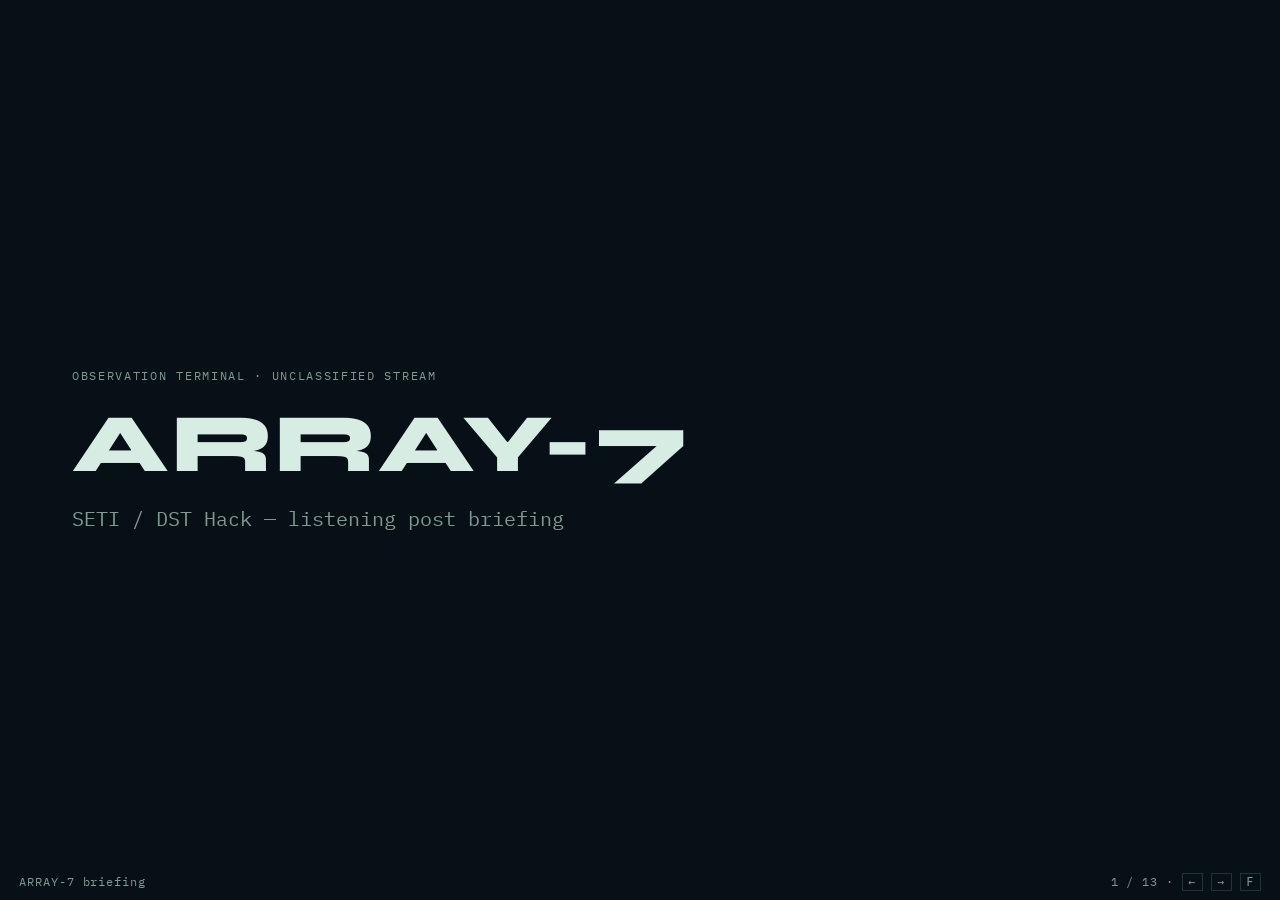
==== website/briefing.html @ dc5d670e "Revise documentation across multiple files to clarify the educational hack structure and decision-ma" ====
<!DOCTYPE html>
<html lang="ru">
<head>
  <meta charset="UTF-8" />
  <meta name="viewport" content="width=device-width, initial-scale=1" />
  <title>ARRAY-7 — briefing</title>
  <link rel="preconnect" href="https://fonts.googleapis.com" />
  <link rel="preconnect" href="https://fonts.gstatic.com" crossorigin />
  <link href="https://fonts.googleapis.com/css2?family=IBM+Plex+Mono:wght@400;500;600&family=Syne:wght@700;800&display=swap" rel="stylesheet" />
  <style>
    :root { --bg:#071016; --ink:#d7ece3; --muted:#7f9a92; --accent:#3dffa8; --warn:#e8b84a; --line:rgba(120,180,160,.22); }
    * { box-sizing: border-box; }
    html, body { margin: 0; height: 100%; background: var(--bg); color: var(--ink); font-family: "IBM Plex Mono", ui-monospace, monospace; }
    .deck { height: 100%; }
    .slide { display: none; height: 100%; padding: clamp(1.5rem, 5vh, 3.5rem) clamp(1.5rem, 6vw, 4.5rem); flex-direction: column; justify-content: center; gap: 1rem; }
    .slide.on { display: flex; }
    .eyebrow { margin: 0; color: var(--muted); letter-spacing: .14em; text-transform: uppercase; font-size: .75rem; }
    h1, h2 { font-family: Syne, sans-serif; font-weight: 800; margin: 0; letter-spacing: .02em; line-height: 1.05; }
    h1 { font-size: clamp(2.4rem, 8vw, 5.2rem); }
    h2 { font-size: clamp(1.6rem, 4.5vw, 2.8rem); }
    p, li { font-size: clamp(.95rem, 2vw, 1.25rem); line-height: 1.45; max-width: 42rem; }
    p { margin: 0; color: var(--ink); }
    .muted { color: var(--muted); }
    .accent { color: var(--accent); }
    .warn { color: var(--warn); }
    ul { margin: 0; padding-left: 1.2rem; }
    li { margin: .35rem 0; }
    code { color: var(--accent); }
    .grid { display: grid; grid-template-columns: 1fr 1fr; gap: 1.25rem 2rem; max-width: 52rem; }
    .card { border: 1px solid var(--line); padding: 1rem 1.1rem; }
    .card h3 { margin: 0 0 .4rem; font-size: .72rem; letter-spacing: .12em; text-transform: uppercase; color: var(--muted); font-weight: 500; }
    .bar { position: fixed; left: 0; right: 0; bottom: 0; display: flex; justify-content: space-between; padding: .7rem 1.2rem; color: var(--muted); font-size: .72rem; letter-spacing: .08em; }
    kbd { border: 1px solid var(--line); padding: .05rem .35rem; }
    @media (max-width: 720px) { .grid { grid-template-columns: 1fr; } }
  </style>
</head>
<body>
  <main class="deck" id="deck">
    <section class="slide on">
      <p class="eyebrow">Observation terminal · unclassified stream</p>
      <h1>ARRAY-7</h1>
      <p class="muted">SETI / DST Hack — listening post briefing</p>
    </section>

    <section class="slide">
      <p class="eyebrow">Mission</p>
      <h2>Сигнал или шум?</h2>
      <p>Команда A смотрит спектр. Команда B — структуру. DST сливает числа. Решают сами команды.</p>
      <p class="muted">Это основное. Легкий слой. Его сдают всегда.</p>
    </section>

    <section class="slide">
      <p class="eyebrow">Track 2</p>
      <h2>Зашифрованный текст</h2>
      <p>В потоке может быть закодированный фрагмент.</p>
      <p>Найти и прочитать — бонус, не замена baseline.</p>
      <p class="muted">Где лежит и как закодировано — часть задачи. Подсказок нет.</p>
    </section>

    <section class="slide">
      <p class="eyebrow">Station</p>
      <h2>Данные отдаёт ARRAY-7</h2>
      <p>Сайт показывает waveform, играет звук и отдаёт <code>.npy</code>. Он ничего не классифицирует.</p>
      <p>Анализ — только у вас, в <code>participant/</code>.</p>
      <p class="muted">https://logmaks.github.io/seti-hack-public/</p>
    </section>

    <section class="slide">
      <p class="eyebrow">Two desks</p>
      <h2>Две команды — два вопроса</h2>
      <div class="grid">
        <div class="card">
          <h3>Team A · spectral</h3>
          <p>Есть ли физически выделяемый сигнал?</p>
          <p class="muted">SNR / FFT peak / band energy</p>
        </div>
        <div class="card">
          <h3>Team B · structure</h3>
          <p>Есть ли неслучайная структура?</p>
          <p class="muted">autocorr / entropy / periodicity</p>
        </div>
      </div>
    </section>

    <section class="slide">
      <p class="eyebrow">Frame</p>
      <h2>Θ = {signal, noise}</h2>
      <p>Третьей гипотезы нет.</p>
      <p><code>unknown</code> в BPA — это <span class="accent">m(Θ)</span>, масса незнания. Не класс «неизвестно».</p>
    </section>

    <section class="slide">
      <p class="eyebrow">Evidence</p>
      <h2>Каждый детектор → BPA</h2>
      <p><code>{"signal": 0.60, "noise": 0.15, "unknown": 0.25}</code></p>
      <p>Сумма = 1. Низкая уверенность → больше массы на Θ, а не «натянуть 0.99».</p>
    </section>

    <section class="slide">
      <p class="eyebrow">DST</p>
      <h2>Bel · Pl · K</h2>
      <ul>
        <li><span class="accent">Bel</span> — сколько массы уже на гипотезе</li>
        <li><span class="accent">Pl</span> — сколько ещё ей не противоречит</li>
        <li><span class="accent">K</span> — конфликт до нормировки Демпстера</li>
      </ul>
      <p class="muted">Правило — классический Dempster. Если K → 1, комбинация отказана — спор команд, не внешний эксперт.</p>
    </section>

    <section class="slide">
      <p class="eyebrow">Example 1 · agree</p>
      <h2>DST усиливает согласие</h2>
      <p>A <code>0.60 / 0.10 / 0.30</code> · B <code>0.50 / 0.10 / 0.40</code></p>
      <p>mean → <code>0.55 / 0.10 / 0.35</code></p>
      <p>DST, K=0.11 → <span class="accent">0.78 / 0.09 / 0.13</span></p>
      <p class="muted">Unknown падает. Mean так не делает.</p>
    </section>

    <section class="slide">
      <p class="eyebrow">Example 2 · conflict</p>
      <h2>Mean спокоен. DST нет.</h2>
      <p>A <code>0.70 / 0.10 / 0.20</code> · B <code>0.10 / 0.70 / 0.20</code></p>
      <p>majority / mean → ничья <code>0.40 / 0.40 / 0.20</code></p>
      <p>DST, K=0.50 → <span class="warn">HUMAN_REVIEW</span> — вердикт пишут команды</p>
      <p class="muted">Это учебный кейс хака. K→1 — комбинация отказана.</p>
    </section>

    <section class="slide">
      <p class="eyebrow">Canon</p>
      <h2>Сначала команды, потом DST</h2>
      <p>Mean BPA внутри A и внутри B (это не DST).</p>
      <p>Канон сдачи: <span class="accent">Dempster на A vs B</span>.</p>
      <p class="muted">Все 6 детекторов сразу — диагностика, не ответ.</p>
    </section>

    <section class="slide">
      <p class="eyebrow">Baselines</p>
      <h2>Три числа на одном наборе</h2>
      <ul>
        <li><span class="accent">majority</span> — голоса hard-label</li>
        <li><span class="accent">mean</span> — среднее BPA</li>
        <li><span class="accent">DST</span> — комбинация Демпстера</li>
      </ul>
      <p>Ищите кейс, где majority спокоен, а DST поднимает K. Такое бывает не на каждом файле.</p>
    </section>

    <section class="slide">
      <p class="eyebrow">Policy</p>
      <h2>Автомат предлагает. Команды решают.</h2>
      <ul>
        <li><code>DECIDE</code> — Bel достаточен, конфликт невысокий</li>
        <li><code class="warn">HUMAN_REVIEW</code> — спор A vs B, высокий K или m(Θ)</li>
        <li><code>OBSERVE_MORE</code> — слабо / ничья, ждать раунд</li>
      </ul>
      <p class="muted">Внешнего судьи нет. Пороги в decision.py можно менять — защитите выбор.</p>
    </section>

    <section class="slide">
      <p class="eyebrow">Hand-in</p>
      <h2>Что сдать по observation</h2>
      <ul>
        <li>BPA или team means</li>
        <li>majority / mean / DST + Bel, Pl, K, m(Θ)</li>
        <li>действие политики и вердикт команд</li>
        <li>3–5 предложений «почему»</li>
      </ul>
      <p class="muted">ИИ разрешён. Текст в потоке — бонус, не замена этой сдачи.</p>
    </section>

    <section class="slide">
      <p class="eyebrow">T+10 min</p>
      <h2>Старт</h2>
      <p><code>cd participant && pip install -r requirements.txt</code></p>
      <p><code>python generator_example.py</code></p>
      <p><code>python main.py data/example_sine.npy</code></p>
      <p class="muted">Потом скачайте раунд со станции. Порядок ID ≠ порядок раундов.</p>
    </section>

    <section class="slide">
      <p class="eyebrow">ARRAY-7</p>
      <h1>The desks<br>decide.</h1>
      <p class="muted">Станция не классифицирует источники. Это соревнование двух команд.</p>
    </section>
  </main>
  <div class="bar">
    <span>ARRAY-7 briefing</span>
    <span><span id="pos">1 / 13</span> · <kbd>←</kbd> <kbd>→</kbd> <kbd>F</kbd></span>
  </div>
  <script>
    const slides = [...document.querySelectorAll(".slide")];
    const pos = document.getElementById("pos");
    let i = 0;
    function show(n) {
      i = Math.max(0, Math.min(slides.length - 1, n));
      slides.forEach((s, k) => s.classList.toggle("on", k === i));
      pos.textContent = i + 1 + " / " + slides.length;
    }
    document.addEventListener("keydown", (e) => {
      if (["ArrowRight", "PageDown", " ", "Enter"].includes(e.key)) { e.preventDefault(); show(i + 1); }
      if (["ArrowLeft", "PageUp", "Backspace"].includes(e.key)) { e.preventDefault(); show(i - 1); }
      if (e.key === "Home") show(0);
      if (e.key === "End") show(slides.length - 1);
      if (e.key === "f" || e.key === "F") document.documentElement.requestFullscreen?.();
    });
    document.getElementById("deck").addEventListener("click", (e) => {
      show(e.clientX > innerWidth / 2 ? i + 1 : i - 1);
    });
  </script>
</body>
</html>
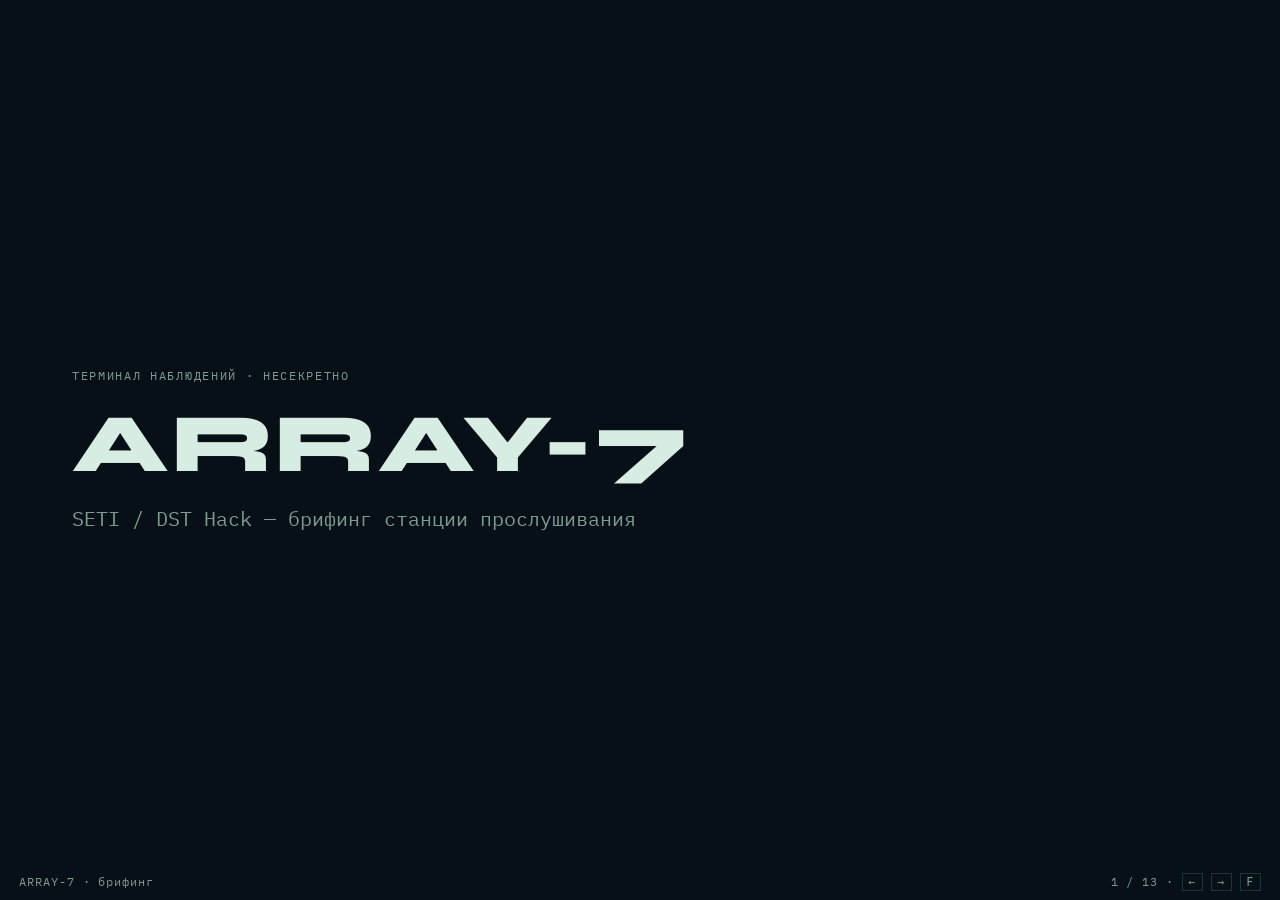
==== commit d3e2c20b: "Translate hall briefing captions and labels to Russian. Co-authored-by: Cursor <cursoragent@cursor.c" ====
--- a/website/briefing.html
+++ b/website/briefing.html
@@ -3,7 +3,7 @@
 <head>
   <meta charset="UTF-8" />
   <meta name="viewport" content="width=device-width, initial-scale=1" />
-  <title>ARRAY-7 — briefing</title>
+  <title>ARRAY-7 — брифинг</title>
   <link rel="preconnect" href="https://fonts.googleapis.com" />
   <link rel="preconnect" href="https://fonts.gstatic.com" crossorigin />
   <link href="https://fonts.googleapis.com/css2?family=IBM+Plex+Mono:wght@400;500;600&family=Syne:wght@700;800&display=swap" rel="stylesheet" />
@@ -31,144 +31,323 @@
     .card h3 { margin: 0 0 .4rem; font-size: .72rem; letter-spacing: .12em; text-transform: uppercase; color: var(--muted); font-weight: 500; }
     .bar { position: fixed; left: 0; right: 0; bottom: 0; display: flex; justify-content: space-between; padding: .7rem 1.2rem; color: var(--muted); font-size: .72rem; letter-spacing: .08em; }
     kbd { border: 1px solid var(--line); padding: .05rem .35rem; }
-    @media (max-width: 720px) { .grid { grid-template-columns: 1fr; } }
+    .viz { display: flex; flex-direction: column; gap: 1rem; max-width: 52rem; width: 100%; }
+    .mass-row { display: grid; grid-template-columns: 5.5rem 1fr 4.5rem; gap: .75rem; align-items: center; }
+    .mass-row.tight { grid-template-columns: 7.8rem 1fr 4.2rem; gap: .45rem; }
+    .mass-row.tight .tag { font-size: .68rem; }
+    .viz.compact .stack { height: 1.15rem; }
+    .viz.compact { gap: .45rem; }
+    .fuse-line { margin-top: .35rem; padding-top: .55rem; border-top: 1px solid var(--line); }
+    .mass-row .tag { color: var(--muted); font-size: .78rem; letter-spacing: .06em; text-transform: uppercase; }
+    .mass-row .num { color: var(--muted); font-size: .78rem; text-align: right; }
+    .stack { display: flex; height: 1.55rem; width: 100%; border: 1px solid var(--line); overflow: hidden; }
+    .stack i { display: block; height: 100%; }
+    .s { background: #3dffa8; }
+    .n { background: #7f9a92; }
+    .u { background: #e8b84a; }
+    .legend { display: flex; flex-wrap: wrap; gap: .8rem 1.2rem; font-size: .78rem; color: var(--muted); }
+    .legend span::before { content: ""; display: inline-block; width: .7rem; height: .7rem; margin-right: .35rem; vertical-align: -0.05rem; }
+    .legend .ls::before { background: #3dffa8; }
+    .legend .ln::before { background: #7f9a92; }
+    .legend .lu::before { background: #e8b84a; }
+    .belpl { display: grid; grid-template-columns: 1fr 1fr; gap: 1rem; max-width: 48rem; }
+    .belpl .card { min-height: 7.5rem; }
+    .range { position: relative; height: 1.35rem; margin-top: .85rem; border: 1px solid var(--line); background: rgba(127,154,146,.15); }
+    .range .bel { position: absolute; left: 0; top: 0; bottom: 0; background: #3dffa8; }
+    .range .pl-gap { position: absolute; top: 0; bottom: 0; background: #e8b84a; opacity: .85; }
+    .range-cap { display: flex; justify-content: space-between; margin-top: .35rem; font-size: .72rem; color: var(--muted); }
+    .k-meter { max-width: 28rem; }
+    .k-meter .track { height: 1.1rem; border: 1px solid var(--line); background: rgba(127,154,146,.12); position: relative; }
+    .k-meter .fill { height: 100%; background: #e8b84a; }
+    .k-meter .labels { display: flex; justify-content: space-between; font-size: .72rem; color: var(--muted); margin-top: .3rem; }
+    .flow { display: flex; flex-wrap: wrap; align-items: center; gap: .55rem; max-width: 52rem; }
+    .flow .box { border: 1px solid var(--line); padding: .7rem .9rem; font-size: clamp(.85rem, 1.6vw, 1.05rem); }
+    .flow .arrow { color: var(--accent); font-size: 1.2rem; }
+    @media (max-width: 720px) { .grid, .belpl { grid-template-columns: 1fr; } .mass-row { grid-template-columns: 4.2rem 1fr; } .mass-row .num { display: none; } }
   </style>
 </head>
 <body>
   <main class="deck" id="deck">
     <section class="slide on">
-      <p class="eyebrow">Observation terminal · unclassified stream</p>
+      <p class="eyebrow">Терминал наблюдений · несекретно</p>
       <h1>ARRAY-7</h1>
-      <p class="muted">SETI / DST Hack — listening post briefing</p>
-    </section>
-
-    <section class="slide">
-      <p class="eyebrow">Mission</p>
+      <p class="muted">SETI / DST Hack — брифинг станции прослушивания</p>
+    </section>
+
+    <section class="slide">
+      <p class="eyebrow">Миссия</p>
       <h2>Сигнал или шум?</h2>
-      <p>Команда A смотрит спектр. Команда B — структуру. DST сливает числа. Решают сами команды.</p>
-      <p class="muted">Это основное. Легкий слой. Его сдают всегда.</p>
-    </section>
-
-    <section class="slide">
-      <p class="eyebrow">Track 2</p>
+      <p>Шесть детекторов снимают свидетельства. DST сливает числа. Решает сама команда.</p>
+      <p class="muted">Это основное. Лёгкий слой. Его сдают всегда.</p>
+    </section>
+
+    <section class="slide">
+      <p class="eyebrow">Дорожка 2</p>
       <h2>Зашифрованный текст</h2>
       <p>В потоке может быть закодированный фрагмент.</p>
-      <p>Найти и прочитать — бонус, не замена baseline.</p>
+      <p>Сначала сдайте природу: <span class="accent">сигнал</span> или <span class="accent">шум</span>. Потом можно копать <span class="accent">глубже метки</span> — структура, несущая, биты.</p>
+      <p>Найти и прочитать — бонус, не замена основной сдачи.</p>
       <p class="muted">Где лежит и как закодировано — часть задачи. Подсказок нет.</p>
     </section>
 
     <section class="slide">
-      <p class="eyebrow">Station</p>
+      <p class="eyebrow">Станция</p>
       <h2>Данные отдаёт ARRAY-7</h2>
-      <p>Сайт показывает waveform, играет звук и отдаёт <code>.npy</code>. Он ничего не классифицирует.</p>
+      <p>Сайт показывает осциллограмму, играет звук и отдаёт <code>.npy</code>. Он ничего не классифицирует.</p>
       <p>Анализ — только у вас, в <code>participant/</code>.</p>
       <p class="muted">https://logmaks.github.io/seti-hack-public/</p>
     </section>
 
     <section class="slide">
-      <p class="eyebrow">Two desks</p>
-      <h2>Две команды — два вопроса</h2>
+      <p class="eyebrow">Шесть источников</p>
+      <h2>Одна команда — шесть детекторов</h2>
       <div class="grid">
         <div class="card">
-          <h3>Team A · spectral</h3>
+          <h3>Спектр / энергия</h3>
           <p>Есть ли физически выделяемый сигнал?</p>
-          <p class="muted">SNR / FFT peak / band energy</p>
+          <p class="muted">snr · fft_peak · band_energy</p>
         </div>
         <div class="card">
-          <h3>Team B · structure</h3>
+          <h3>Структура</h3>
           <p>Есть ли неслучайная структура?</p>
-          <p class="muted">autocorr / entropy / periodicity</p>
-        </div>
-      </div>
-    </section>
-
-    <section class="slide">
-      <p class="eyebrow">Frame</p>
-      <h2>Θ = {signal, noise}</h2>
+          <p class="muted">autocorr · entropy · periodicity</p>
+        </div>
+      </div>
+      <p class="muted">Шесть независимых BPA → большинство · среднее · DST.</p>
+    </section>
+
+    <section class="slide">
+      <p class="eyebrow">Пример · 6 источников</p>
+      <h2>Так выглядит один прогон</h2>
+      <div class="viz compact">
+        <div class="mass-row tight">
+          <span class="tag">ОСШ</span>
+          <div class="stack"><i class="s" style="width:100%"></i></div>
+          <span class="num">сигнал</span>
+        </div>
+        <div class="mass-row tight">
+          <span class="tag">спектр.пик</span>
+          <div class="stack"><i class="s" style="width:51%"></i><i class="n" style="width:35%"></i><i class="u" style="width:14%"></i></div>
+          <span class="num">смесь</span>
+        </div>
+        <div class="mass-row tight">
+          <span class="tag">энергия</span>
+          <div class="stack"><i class="s" style="width:100%"></i></div>
+          <span class="num">сигнал</span>
+        </div>
+        <div class="mass-row tight">
+          <span class="tag">автокорр.</span>
+          <div class="stack"><i class="s" style="width:43%"></i><i class="n" style="width:44%"></i><i class="u" style="width:13%"></i></div>
+          <span class="num">смесь</span>
+        </div>
+        <div class="mass-row tight">
+          <span class="tag">энтропия</span>
+          <div class="stack"><i class="s" style="width:2%"></i><i class="n" style="width:9%"></i><i class="u" style="width:89%"></i></div>
+          <span class="num">Θ</span>
+        </div>
+        <div class="mass-row tight">
+          <span class="tag">период.</span>
+          <div class="stack"><i class="s" style="width:81%"></i><i class="n" style="width:19%"></i></div>
+          <span class="num">сигнал</span>
+        </div>
+        <div class="fuse-line">
+          <div class="mass-row tight">
+            <span class="tag">большинство</span>
+            <div class="stack"><i class="s" style="width:67%"></i><i class="n" style="width:33%"></i></div>
+            <span class="num">сигнал</span>
+          </div>
+          <div class="mass-row tight">
+            <span class="tag">DST</span>
+            <div class="stack"><i class="s" style="width:100%"></i></div>
+            <span class="num warn">K ↑</span>
+          </div>
+        </div>
+        <div class="legend">
+          <span class="ls">сигнал</span><span class="ln">шум</span><span class="lu">незнание</span>
+          <span>голоса спокойны · DST поднимает конфликт</span>
+        </div>
+      </div>
+      <p class="muted">Учебный эскиз. Ищите такие расхождения в своих прогонах.</p>
+    </section>
+
+    <section class="slide">
+      <p class="eyebrow">Рамка</p>
+      <h2>Θ = {сигнал, шум}</h2>
       <p>Третьей гипотезы нет.</p>
       <p><code>unknown</code> в BPA — это <span class="accent">m(Θ)</span>, масса незнания. Не класс «неизвестно».</p>
     </section>
 
     <section class="slide">
-      <p class="eyebrow">Evidence</p>
+      <p class="eyebrow">Свидетельства</p>
       <h2>Каждый детектор → BPA</h2>
-      <p><code>{"signal": 0.60, "noise": 0.15, "unknown": 0.25}</code></p>
-      <p>Сумма = 1. Низкая уверенность → больше массы на Θ, а не «натянуть 0.99».</p>
+      <div class="viz">
+        <div class="mass-row">
+          <span class="tag">пример</span>
+          <div class="stack" title="сигнал 0.60 · шум 0.15 · незнание 0.25" aria-hidden="true">
+            <i class="s" style="width:60%"></i>
+            <i class="n" style="width:15%"></i>
+            <i class="u" style="width:25%"></i>
+          </div>
+          <span class="num">сумма = 1</span>
+        </div>
+        <div class="legend">
+          <span class="ls">сигнал 0.60</span>
+          <span class="ln">шум 0.15</span>
+          <span class="lu">незнание / m(Θ) 0.25</span>
+        </div>
+      </div>
+      <p class="muted">Низкая уверенность → больше жёлтого (Θ), а не «натянуть 0.99».</p>
     </section>
 
     <section class="slide">
       <p class="eyebrow">DST</p>
       <h2>Bel · Pl · K</h2>
-      <ul>
-        <li><span class="accent">Bel</span> — сколько массы уже на гипотезе</li>
-        <li><span class="accent">Pl</span> — сколько ещё ей не противоречит</li>
-        <li><span class="accent">K</span> — конфликт до нормировки Демпстера</li>
-      </ul>
-      <p class="muted">Правило — классический Dempster. Если K → 1, комбинация отказана — спор команд, не внешний эксперт.</p>
-    </section>
-
-    <section class="slide">
-      <p class="eyebrow">Example 1 · agree</p>
+      <div class="belpl">
+        <div class="card">
+          <h3>Bel(сигнал) = m(сигнал)</h3>
+          <p>Уже отдано гипотезе.</p>
+          <div class="range" aria-hidden="true">
+            <div class="bel" style="width:60%"></div>
+          </div>
+          <div class="range-cap"><span>0</span><span>Bel</span><span>1</span></div>
+        </div>
+        <div class="card">
+          <h3>Pl(сигнал) = m(с) + m(Θ)</h3>
+          <p>Ещё не противоречит.</p>
+          <div class="range" aria-hidden="true">
+            <div class="bel" style="width:60%"></div>
+            <div class="pl-gap" style="left:60%; width:25%"></div>
+          </div>
+          <div class="range-cap"><span>0</span><span>Bel → Pl</span><span>1</span></div>
+        </div>
+      </div>
+      <div class="k-meter" style="margin-top:.5rem">
+        <p style="margin-bottom:.4rem"><span class="warn">K</span> — конфликт до нормировки Демпстера</p>
+        <div class="track"><div class="fill" style="width:50%"></div></div>
+        <div class="labels"><span>0 — согласны</span><span>1 — отказ комбинации</span></div>
+      </div>
+    </section>
+
+    <section class="slide">
+      <p class="eyebrow">Демпстер</p>
+      <h2>Как сливаются массы</h2>
+      <div class="flow">
+        <div class="box">m₁</div>
+        <span class="arrow">×</span>
+        <div class="box">m₂</div>
+        <span class="arrow">→</span>
+        <div class="box">совместимое / (1−K)</div>
+        <span class="arrow">→</span>
+        <div class="box accent">m₁₂</div>
+      </div>
+      <p>Согласие усиливает сигнал или шум. Конфликт растёт в <span class="warn">K</span>.</p>
+      <p class="muted">Если K → 1, комбинация отказана — вердикт пишет команда.</p>
+    </section>
+
+    <section class="slide">
+      <p class="eyebrow">Пример 1 · согласие</p>
       <h2>DST усиливает согласие</h2>
-      <p>A <code>0.60 / 0.10 / 0.30</code> · B <code>0.50 / 0.10 / 0.40</code></p>
-      <p>mean → <code>0.55 / 0.10 / 0.35</code></p>
-      <p>DST, K=0.11 → <span class="accent">0.78 / 0.09 / 0.13</span></p>
-      <p class="muted">Unknown падает. Mean так не делает.</p>
-    </section>
-
-    <section class="slide">
-      <p class="eyebrow">Example 2 · conflict</p>
-      <h2>Mean спокоен. DST нет.</h2>
-      <p>A <code>0.70 / 0.10 / 0.20</code> · B <code>0.10 / 0.70 / 0.20</code></p>
-      <p>majority / mean → ничья <code>0.40 / 0.40 / 0.20</code></p>
-      <p>DST, K=0.50 → <span class="warn">HUMAN_REVIEW</span> — вердикт пишут команды</p>
-      <p class="muted">Это учебный кейс хака. K→1 — комбинация отказана.</p>
-    </section>
-
-    <section class="slide">
-      <p class="eyebrow">Canon</p>
-      <h2>Сначала команды, потом DST</h2>
-      <p>Mean BPA внутри A и внутри B (это не DST).</p>
-      <p>Канон сдачи: <span class="accent">Dempster на A vs B</span>.</p>
-      <p class="muted">Все 6 детекторов сразу — диагностика, не ответ.</p>
-    </section>
-
-    <section class="slide">
-      <p class="eyebrow">Baselines</p>
+      <div class="viz">
+        <div class="mass-row">
+          <span class="tag">m1</span>
+          <div class="stack"><i class="s" style="width:60%"></i><i class="n" style="width:10%"></i><i class="u" style="width:30%"></i></div>
+          <span class="num">0.60/0.10/0.30</span>
+        </div>
+        <div class="mass-row">
+          <span class="tag">m2</span>
+          <div class="stack"><i class="s" style="width:50%"></i><i class="n" style="width:10%"></i><i class="u" style="width:40%"></i></div>
+          <span class="num">0.50/0.10/0.40</span>
+        </div>
+        <div class="mass-row">
+          <span class="tag">среднее</span>
+          <div class="stack"><i class="s" style="width:55%"></i><i class="n" style="width:10%"></i><i class="u" style="width:35%"></i></div>
+          <span class="num">0.55/0.10/0.35</span>
+        </div>
+        <div class="mass-row">
+          <span class="tag">DST</span>
+          <div class="stack"><i class="s" style="width:78%"></i><i class="n" style="width:9%"></i><i class="u" style="width:13%"></i></div>
+          <span class="num accent">0.78/0.09/0.13</span>
+        </div>
+        <div class="legend">
+          <span class="ls">сигнал</span><span class="ln">шум</span><span class="lu">незнание</span>
+          <span>K ≈ 0.11</span>
+        </div>
+      </div>
+      <p class="muted">Незнание падает. Среднее так не делает.</p>
+    </section>
+
+    <section class="slide">
+      <p class="eyebrow">Пример 2 · конфликт</p>
+      <h2>Среднее спокойно. DST — нет.</h2>
+      <div class="viz">
+        <div class="mass-row">
+          <span class="tag">m1</span>
+          <div class="stack"><i class="s" style="width:70%"></i><i class="n" style="width:10%"></i><i class="u" style="width:20%"></i></div>
+          <span class="num">0.70/0.10/0.20</span>
+        </div>
+        <div class="mass-row">
+          <span class="tag">m2</span>
+          <div class="stack"><i class="s" style="width:10%"></i><i class="n" style="width:70%"></i><i class="u" style="width:20%"></i></div>
+          <span class="num">0.10/0.70/0.20</span>
+        </div>
+        <div class="mass-row">
+          <span class="tag">среднее</span>
+          <div class="stack"><i class="s" style="width:40%"></i><i class="n" style="width:40%"></i><i class="u" style="width:20%"></i></div>
+          <span class="num">0.40/0.40/0.20</span>
+        </div>
+        <div class="mass-row">
+          <span class="tag">DST</span>
+          <div class="stack"><i class="s" style="width:46%"></i><i class="n" style="width:46%"></i><i class="u" style="width:8%"></i></div>
+          <span class="num warn">K = 0.50</span>
+        </div>
+      </div>
+      <p><span class="warn">HUMAN_REVIEW</span> — вердикт пишет команда. K→1 — комбинация отказана.</p>
+    </section>
+
+    <section class="slide">
+      <p class="eyebrow">Канон</p>
+      <h2>Шесть BPA, потом DST</h2>
+      <p>Каждый детектор отдаёт свою массу. Среднее — среднее, не DST.</p>
+      <p>Канон сдачи: <span class="accent">Демпстер на всех шести</span>.</p>
+      <p class="muted">Большинство и среднее рядом — чтобы сравнить, не заменить DST.</p>
+    </section>
+
+    <section class="slide">
+      <p class="eyebrow">Базовые линии</p>
       <h2>Три числа на одном наборе</h2>
       <ul>
-        <li><span class="accent">majority</span> — голоса hard-label</li>
+        <li><span class="accent">majority</span> — голоса жёстких меток</li>
         <li><span class="accent">mean</span> — среднее BPA</li>
         <li><span class="accent">DST</span> — комбинация Демпстера</li>
       </ul>
-      <p>Ищите кейс, где majority спокоен, а DST поднимает K. Такое бывает не на каждом файле.</p>
-    </section>
-
-    <section class="slide">
-      <p class="eyebrow">Policy</p>
-      <h2>Автомат предлагает. Команды решают.</h2>
+      <p>Ищите кейс, где большинство спокойно, а DST поднимает K. Такое бывает не на каждом файле.</p>
+    </section>
+
+    <section class="slide">
+      <p class="eyebrow">Политика</p>
+      <h2>Автомат предлагает. Команда решает.</h2>
       <ul>
         <li><code>DECIDE</code> — Bel достаточен, конфликт невысокий</li>
-        <li><code class="warn">HUMAN_REVIEW</code> — спор A vs B, высокий K или m(Θ)</li>
+        <li><code class="warn">HUMAN_REVIEW</code> — высокий K или m(Θ), команда пишет вердикт</li>
         <li><code>OBSERVE_MORE</code> — слабо / ничья, ждать раунд</li>
       </ul>
       <p class="muted">Внешнего судьи нет. Пороги в decision.py можно менять — защитите выбор.</p>
     </section>
 
     <section class="slide">
-      <p class="eyebrow">Hand-in</p>
-      <h2>Что сдать по observation</h2>
+      <p class="eyebrow">Сдача</p>
+      <h2>Что сдать по наблюдению</h2>
       <ul>
-        <li>BPA или team means</li>
+        <li>BPA шести детекторов</li>
         <li>majority / mean / DST + Bel, Pl, K, m(Θ)</li>
-        <li>действие политики и вердикт команд</li>
+        <li>действие политики и вердикт команды</li>
         <li>3–5 предложений «почему»</li>
       </ul>
       <p class="muted">ИИ разрешён. Текст в потоке — бонус, не замена этой сдачи.</p>
     </section>
 
     <section class="slide">
-      <p class="eyebrow">T+10 min</p>
+      <p class="eyebrow">Через 10 минут</p>
       <h2>Старт</h2>
       <p><code>cd participant && pip install -r requirements.txt</code></p>
       <p><code>python generator_example.py</code></p>
@@ -178,12 +357,12 @@
 
     <section class="slide">
       <p class="eyebrow">ARRAY-7</p>
-      <h1>The desks<br>decide.</h1>
-      <p class="muted">Станция не классифицирует источники. Это соревнование двух команд.</p>
+      <h1>Стол<br>решает.</h1>
+      <p class="muted">Станция не классифицирует источники. Две группы — один kit. Кто первый сдаст раунд, тот и взял флаг.</p>
     </section>
   </main>
   <div class="bar">
-    <span>ARRAY-7 briefing</span>
+    <span>ARRAY-7 · брифинг</span>
     <span><span id="pos">1 / 13</span> · <kbd>←</kbd> <kbd>→</kbd> <kbd>F</kbd></span>
   </div>
   <script>
